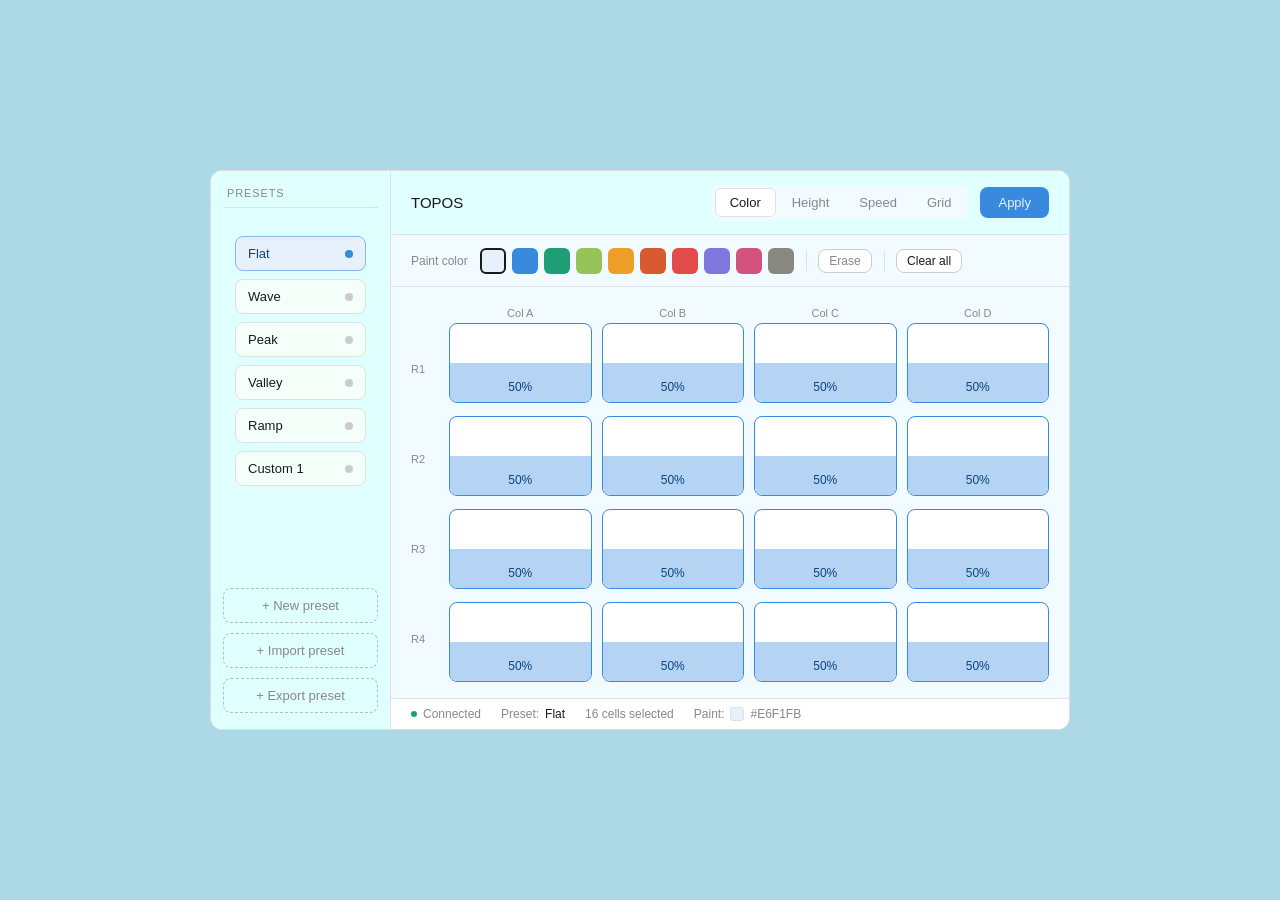
==== index.html @ a46e305b "Fixed references and changed file name" ====
<!DOCTYPE html>
<html lang="en">
<head>
    <meta charset="UTF-8">
    <title>TOPOS</title>
    <link rel="stylesheet" href="/website/static/function.css">
    <script src="/website/static/script.js" defer></script>
</head>

<body>
<div class="app">

    <!-- Sidebar -->
    <div class="sidebar">
        <div class="sidebar-header">Presets</div>

        <div class="sidebar-top">
            <button class="preset-btn active" onclick="selectPreset(this,'Flat')">
                <span>Flat</span><span class="preset-dot"></span>
            </button>
            <button class="preset-btn" onclick="selectPreset(this,'Wave')">
                <span>Wave</span><span class="preset-dot"></span>
            </button>
            <button class="preset-btn" onclick="selectPreset(this,'Peak')">
                <span>Peak</span><span class="preset-dot"></span>
            </button>
            <button class="preset-btn" onclick="selectPreset(this,'Valley')">
                <span>Valley</span><span class="preset-dot"></span>
            </button>
            <button class="preset-btn" onclick="selectPreset(this,'Ramp')">
                <span>Ramp</span><span class="preset-dot"></span>
            </button>
            <button class="preset-btn" onclick="selectPreset(this,'Custom 1')">
                <span>Custom 1</span><span class="preset-dot"></span>
            </button>
        </div>

        <div class="sidebar-bottom">
            <button class="add-preset">+ New preset</button>
            <button class="add-preset">+ Import preset</button>
            <button class="add-preset">+ Export preset</button>
        </div>
    </div>

    <!-- Main Content -->
    <div class="main">

        <!-- Top Bar -->
        <div class="topbar">
            <span class="topbar-title">TOPOS</span>

            <div class="tab-group">
                <button class="tab active" onclick="switchTab(this,'color')">Color</button>
                <button class="tab" onclick="switchTab(this,'height')">Height</button>
                <button class="tab" onclick="switchTab(this,'speed')">Speed</button>
                <button class="tab" onclick="switchTab(this,'special')">Grid</button>
            </div>

            <button class="show-btn">Apply</button>
        </div>

        <!-- Controls Bar -->
        <div class="controls-bar" id="controls-bar">

            <!-- Color Controls -->
            <div id="color-controls" style="display:flex;align-items:center;gap:12px;flex-wrap:wrap;width:100%;">
                <span class="ctrl-label">Paint color</span>

                <div style="display:flex;gap:6px;align-items:center;flex-wrap:wrap;">
                    <div class="color-swatch active" style="background:#E6F1FB;" onclick="pickSwatch(this,'#E6F1FB')"></div>
                    <div class="color-swatch" style="background:#378ADD;" onclick="pickSwatch(this,'#378ADD')"></div>
                    <div class="color-swatch" style="background:#1D9E75;" onclick="pickSwatch(this,'#1D9E75')"></div>
                    <div class="color-swatch" style="background:#97C459;" onclick="pickSwatch(this,'#97C459')"></div>
                    <div class="color-swatch" style="background:#EF9F27;" onclick="pickSwatch(this,'#EF9F27')"></div>
                    <div class="color-swatch" style="background:#D85A30;" onclick="pickSwatch(this,'#D85A30')"></div>
                    <div class="color-swatch" style="background:#E24B4A;" onclick="pickSwatch(this,'#E24B4A')"></div>
                    <div class="color-swatch" style="background:#7F77DD;" onclick="pickSwatch(this,'#7F77DD')"></div>
                    <div class="color-swatch" style="background:#D4537E;" onclick="pickSwatch(this,'#D4537E')"></div>
                    <div class="color-swatch" style="background:#888780;" onclick="pickSwatch(this,'#888780')"></div>
                </div>

                <div class="ctrl-divider"></div>
                <button class="erase-btn" id="erase-btn" onclick="toggleErase()">Erase</button>
                <div class="ctrl-divider"></div>
                <button class="mini-btn" onclick="clearAllColors()">Clear all</button>
            </div>

            <!-- Height Controls -->
            <div id="height-controls" style="display:none;align-items:center;gap:20px;width:100%;">
                <div class="ctrl-group">
                    <span class="ctrl-label">Height</span>
                    <input type="range" min="0" max="100" value="50" step="1"
                           id="height-slider" oninput="updateAll(this.value)">
                    <span class="ctrl-value" id="height-val">50%</span>
                </div>

                <div class="ctrl-divider"></div>

                <div class="ctrl-group">
                    <span class="ctrl-label">Select all</span>
                    <button class="mini-btn" onclick="selectAll()">All</button>
                    <button class="mini-btn" onclick="clearSel()">None</button>
                </div>
            </div>

            <!-- Speed Controls -->
            <div id="speed-controls" style="display:none;align-items:center;gap:20px;width:100%;">
                <div class="ctrl-group">
                    <span class="ctrl-label">Speed</span>
                    <input type="range" min="1" max="10" value="5" step="1"
                           id="speed-slider" oninput="updateSpeed(this.value)">
                    <span class="ctrl-value" id="speed-val">5</span>
                </div>
            </div>

            <!-- Special Controls -->
            <div id="special-controls" style="display:none;align-items:center;gap:12px;width:100%;">
                <div class="ctrl-group">
                    <span class="ctrl-label">Grid</span>
                    <select id="grid-size" onchange="changeGridSize(this.value)">
                        <option value="2">2×2</option>
                        <option value="4" selected>4×4</option>
                        <option value="6">6×6</option>
                    </select>
                </div>
            </div>

        </div>

        <!-- Grid Area -->
        <div class="grid-area">

            <div style="display:flex;gap:10px;">
                <div style="width:28px;flex-shrink:0;"></div>

                <div class="grid-label-row">
                    <div class="col-label">Col A</div>
                    <div class="col-label">Col B</div>
                    <div class="col-label">Col C</div>
                    <div class="col-label">Col D</div>
                </div>
            </div>

            <div class="grid-with-labels">
                <div class="row-labels">
                    <div class="row-label">R1</div>
                    <div class="row-label">R2</div>
                    <div class="row-label">R3</div>
                    <div class="row-label">R4</div>
                </div>

                <div class="grid" id="main-grid"></div>
            </div>
        </div>

        <!-- Status Bar -->
        <div class="status-bar">
            <div class="status-item"><span class="status-dot"></span>Connected</div>
            <div class="status-item">Preset: <strong id="active-preset-name">Flat</strong></div>
            <div class="status-item" id="sel-count">16 cells selected</div>

            <div class="paint-indicator" id="paint-indicator">
                <span>Paint:</span>
                <div class="paint-preview" id="paint-preview" style="background:#E6F1FB;"></div>
                <span id="paint-hex">#E6F1FB</span>
            </div>
        </div>

    </div> <!-- end .main -->

</div> <!-- end .app -->

<script src="/static/script.js"></script>
</body>
</html>
---- website/static/function.css ----
*, *::before, *::after { box-sizing: border-box; margin: 0; padding: 0; }

body {
  font-family: -apple-system, BlinkMacSystemFont, 'Segoe UI', sans-serif;
  background: #f4f4f2;
  background-color: lightblue;
  display: flex;
  align-items: center;
  justify-content: center;
  min-height: 100vh;
  padding: 24px;
}

.sr-only { position: absolute; width: 1px; height: 1px; overflow: hidden; clip: rect(0,0,0,0); }

.app {
  display: flex;
  height: 560px;
  width: 100%;
  max-width: 860px;
  background: #f4f4f2;
  border-radius: 12px;
  overflow: hidden;
  border: 0.5px solid #ddd;
}

.sidebar {
  width: 180px;
  min-width: 180px;
  background: #fff;
  background-color: lightcyan;
  border-right: 0.5px solid #e0e0e0;
  display: flex;
  flex-direction: column;
  padding: 16px 12px;
  gap: 8px;
}

.sidebar-top {
  height: 350px;
  overflow-y: auto;
  display: flex;
  flex-direction: column;
  padding: 16px 12px;
  gap: 8px;
}

.sidebar-bottom {
   margin-top: auto;
  display: flex;
  flex-direction: column;
  gap: 10px; 
}

.sidebar-header {
  font-size: 11px;
  font-weight: 500;
  color: #888;
  text-transform: uppercase;
  letter-spacing: 0.08em;
  padding: 0 4px 8px;
  border-bottom: 0.5px solid #e0e0e0;
  margin-bottom: 4px;
}

.preset-btn {
  display: flex;
  align-items: center;
  justify-content: space-between;
  padding: 9px 12px;
  border-radius: 8px;
  border: 0.5px solid #e0e0e0;
  background: #fff;
  background-color: mintcream;
  font-size: 13px;
  color: #1a1a1a;
  cursor: pointer;
  transition: background 0.12s;
}
.preset-btn:hover { background: #f4f4f2; }
.preset-btn.active { background: #E6F1FB; border-color: #85B7EB; color: #0C447C; }

.preset-dot {
  width: 8px;
  height: 8px;
  border-radius: 50%;
  background: #ccc;
}
.preset-btn.active .preset-dot { background: #378ADD; }

.add-preset {
  margin-top: auto;
  padding: 9px 12px;
  border-radius: 8px;
  border: 0.5px dashed #bbb;
  background: transparent;
  font-size: 13px;
  color: #888;
  cursor: pointer;
  text-align: center;
}
.add-preset:hover { background: #f4f4f2; color: #1a1a1a; }

.main { flex: 1; display: flex; flex-direction: column; overflow: hidden; }

.topbar {
  display: flex;
  align-items: center;
  gap: 12px;
  padding: 14px 20px;
  background: #fff;
  background-color: lightcyan;
  border-bottom: 0.5px solid #e0e0e0;
}
.topbar-title { font-size: 15px; font-weight: 500; color: #1a1a1a; margin-right: auto; }

.tab-group {
  display: flex;
  background: #f4f4f2;
  background-color: #F2FBFF;
  border-radius: 8px;
  padding: 3px;
  gap: 2px;
}
.tab {
  padding: 6px 14px;
  font-size: 13px;
  border-radius: 6px;
  border: none;
  background: transparent;
  color: #888;
  cursor: pointer;
}
.tab.active {
  background: #fff;
  color: #1a1a1a;
  font-weight: 500;
  border: 0.5px solid #e0e0e0;
}

.show-btn {
  padding: 8px 18px;
  background: #378ADD;
  border: none;
  border-radius: 8px;
  font-size: 13px;
  font-weight: 500;
  color: #E6F1FB;
  cursor: pointer;
}
.show-btn:hover { background: #185FA5; }

.controls-bar {
  display: flex;
  align-items: center;
  gap: 20px;
  padding: 10px 20px;
  background: #f9f9f8;
  background-color: #F2FBFF;
  border-bottom: 0.5px solid #e0e0e0;
  min-height: 52px;
  flex-wrap: wrap;
}

.ctrl-group { 
display: flex; 
align-items: center; 
gap: 8px;
}

.ctrl-label { 
font-size: 12px; 
color: #888; 
font-weight: 500; 
}
.ctrl-value { 
font-size: 13px; 
font-weight: 500; 
color: #1a1a1a; 
min-width: 32px; 
text-align: right; 
}

.ctrl-divider { 
width: 0.5px; 
height: 20px; 
background: #e0e0e0; 
}

input[type=range] { width: 90px; accent-color: #378ADD; }

.mini-btn {
  padding: 4px 10px;
  font-size: 12px;
  border: 0.5px solid #ccc;
  border-radius: 8px;
  background: #fff;
  color: #1a1a1a;
  cursor: pointer;
}
.mini-btn:hover { background: #f4f4f2; }

.color-swatch {
  width: 26px;
  height: 26px;
  border-radius: 6px;
  border: 2px solid transparent;
  cursor: pointer;
  transition: transform 0.1s;
  flex-shrink: 0;
}
.color-swatch:hover { transform: scale(1.1); }
.color-swatch.active { border-color: #1a1a1a; }

.erase-btn {
  padding: 4px 10px;
  font-size: 12px;
  border: 0.5px solid #ccc;
  border-radius: 8px;
  background: #fff;
  color: #888;
  cursor: pointer;
}
.erase-btn:hover { background: #f4f4f2; }
.erase-btn.active { background: #FCEBEB; border-color: #F09595; color: #791F1F; }

.grid-area { 
flex: 1; 
padding: 20px; 
overflow: auto; 
background-color: #F2FBFF;
}

.grid-label-row {
  display: grid;
  grid-template-columns: repeat(4, 1fr);
  gap: 10px;
  margin-bottom: 4px;
  flex: 1;
}

.col-label { 
  font-size: 11px; 
  color: #888; 
  text-align: center; 
  font-weight: 500; 
}

.grid-with-labels { 
  display: flex; 
  gap: 10px; 
}

.row-labels {
  display: flex;
  flex-direction: column;
  gap: 10px;
  padding: 6px 0;
}
.row-label {
  font-size: 11px;
  color: #888;
  font-weight: 500;
  text-align: right;
  display: flex;
  align-items: center;
  height: 80px;
  width: 28px;
}

.grid {
  display: grid;
  grid-template-columns: repeat(4, 1fr);
  gap: 10px;
  flex: 1;
}

.cell {
  height: 80px;
  border-radius: 8px;
  border: 0.5px solid #e0e0e0;
  background: #fff;
  cursor: pointer;
  display: flex;
  flex-direction: column;
  align-items: center;
  justify-content: flex-end;
  padding: 8px;
  position: relative;
  overflow: hidden;
  transition: border-color 0.12s;
}
.cell:hover { border-color: #aaa; }
.cell.selected { border: 1.5px solid #378ADD; }

.cell-fill {
  position: absolute;
  bottom: 0; left: 0; right: 0;
  background: #E6F1FB;
  transition: height 0.3s ease, background 0.2s ease;
}
.cell.selected .cell-fill { background: #B5D4F4; }

.cell-val {
  position: relative;
  font-size: 12px;
  font-weight: 500;
  color: #888;
  z-index: 1;
}
.cell.selected .cell-val { color: #0C447C; }

.status-bar {
  padding: 8px 20px;
  background: #fff;
  border-top: 0.5px solid #e0e0e0;
  display: flex;
  gap: 20px;
  align-items: center;
}
.status-item { font-size: 12px; color: #888; display: flex; gap: 6px; align-items: center; }
.status-item strong { font-weight: 500; color: #1a1a1a; }
.status-dot { width: 6px; height: 6px; border-radius: 50%; background: #1D9E75; }

.paint-indicator { display: flex; align-items: center; gap: 6px; font-size: 12px; color: #888; }
.paint-preview { width: 14px; height: 14px; border-radius: 3px; border: 0.5px solid #e0e0e0; }
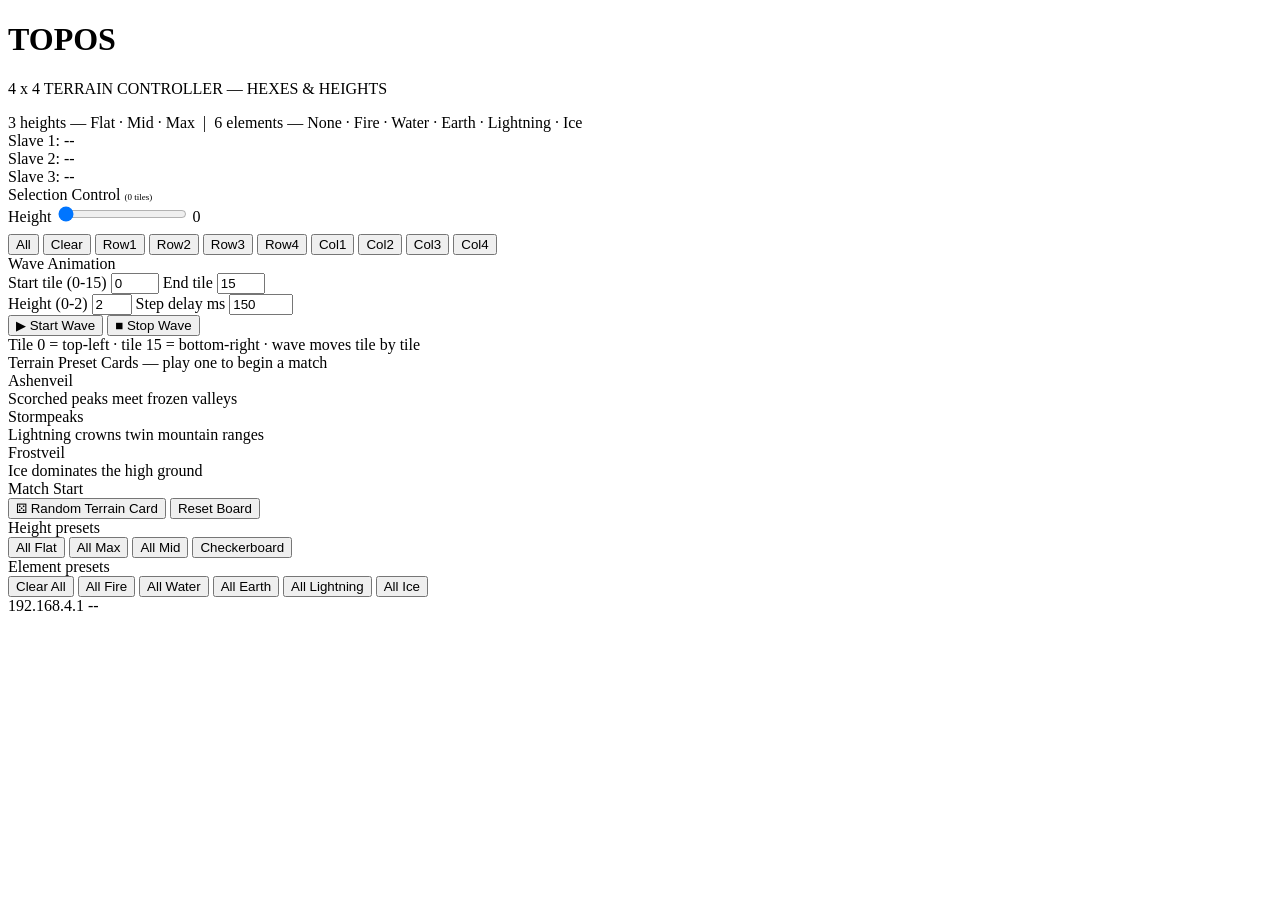
==== commit c2c1a761: "Set to New UI" ====
--- a/index.html
+++ b/index.html
@@ -1,175 +1,140 @@
 <!DOCTYPE html>
 <html lang="en">
 <head>
-    <meta charset="UTF-8">
-    <title>TOPOS</title>
-    <link rel="stylesheet" href="/website/static/function.css">
-    <script src="/website/static/script.js" defer></script>
+<meta charset="UTF-8">
+<meta name="viewport" content="width=device-width, initial-scale=1.0">
+<title>Topos 4x4</title>
+<link rel="stylesheet" href="style.css">
 </head>
+<body>
 
-<body>
-<div class="app">
+<header>
+  <h1>TOPOS</h1>
+  <p>4 x 4 TERRAIN CONTROLLER — HEXES &amp; HEIGHTS</p>
+</header>
 
-    <!-- Sidebar -->
-    <div class="sidebar">
-        <div class="sidebar-header">Presets</div>
+<div class="bar">
+  <span>3 heights</span> — Flat · Mid · Max &nbsp;|&nbsp;
+  <span>6 elements</span> — None · Fire · Water · Earth · Lightning · Ice
+</div>
 
-        <div class="sidebar-top">
-            <button class="preset-btn active" onclick="selectPreset(this,'Flat')">
-                <span>Flat</span><span class="preset-dot"></span>
-            </button>
-            <button class="preset-btn" onclick="selectPreset(this,'Wave')">
-                <span>Wave</span><span class="preset-dot"></span>
-            </button>
-            <button class="preset-btn" onclick="selectPreset(this,'Peak')">
-                <span>Peak</span><span class="preset-dot"></span>
-            </button>
-            <button class="preset-btn" onclick="selectPreset(this,'Valley')">
-                <span>Valley</span><span class="preset-dot"></span>
-            </button>
-            <button class="preset-btn" onclick="selectPreset(this,'Ramp')">
-                <span>Ramp</span><span class="preset-dot"></span>
-            </button>
-            <button class="preset-btn" onclick="selectPreset(this,'Custom 1')">
-                <span>Custom 1</span><span class="preset-dot"></span>
-            </button>
-        </div>
+<div class="slaves">
+  <div class="slave-pill" id="sl0">Slave 1: --</div>
+  <div class="slave-pill" id="sl1">Slave 2: --</div>
+  <div class="slave-pill" id="sl2">Slave 3: --</div>
+</div>
 
-        <div class="sidebar-bottom">
-            <button class="add-preset">+ New preset</button>
-            <button class="add-preset">+ Import preset</button>
-            <button class="add-preset">+ Export preset</button>
-        </div>
+<div class="board" id="board"></div>
+
+<!-- SELECTION CONTROL -->
+<div class="sel-panel">
+  <div class="sec-title">
+    Selection Control
+    <span style="color:var(--muted);font-size:9px;" id="sel-count">(0 tiles)</span>
+  </div>
+  <div class="sel-row">
+    <span class="sel-label">Height</span>
+    <input type="range" class="sel-slider" min="0" max="2" value="0"
+      id="sel-h" oninput="applyHeightToSelected(parseInt(this.value))">
+    <span class="sel-val" id="sel-hv">0</span>
+  </div>
+  <div class="sel-row" style="margin-top:8px;flex-wrap:wrap;gap:5px;">
+    <button class="btn sm" onclick="selectAll()">All</button>
+    <button class="btn sm" onclick="clearSel()">Clear</button>
+    <button class="btn sm" onclick="selRow(0)">Row1</button>
+    <button class="btn sm" onclick="selRow(1)">Row2</button>
+    <button class="btn sm" onclick="selRow(2)">Row3</button>
+    <button class="btn sm" onclick="selRow(3)">Row4</button>
+    <button class="btn sm" onclick="selCol(0)">Col1</button>
+    <button class="btn sm" onclick="selCol(1)">Col2</button>
+    <button class="btn sm" onclick="selCol(2)">Col3</button>
+    <button class="btn sm" onclick="selCol(3)">Col4</button>
+  </div>
+</div>
+
+<!-- WAVE ANIMATION -->
+<div class="wave-panel">
+  <div class="sec-title">Wave Animation</div>
+  <div class="wave-row">
+    <span class="wave-label">Start tile (0-15)</span>
+    <input type="number" class="wave-num" id="wv-start" value="0"   min="0" max="15">
+    <span class="wave-label" style="min-width:60px;">End tile</span>
+    <input type="number" class="wave-num" id="wv-end"   value="15"  min="0" max="15">
+  </div>
+  <div class="wave-row">
+    <span class="wave-label">Height (0-2)</span>
+    <input type="number" class="wave-num" id="wv-h"     value="2"   min="0" max="2">
+    <span class="wave-label" style="min-width:80px;">Step delay ms</span>
+    <input type="number" class="wave-num" id="wv-step"  value="150" min="50" max="2000">
+  </div>
+  <div class="btn-row">
+    <button class="btn preset" onclick="startWave()">▶ Start Wave</button>
+    <button class="btn danger" onclick="stopWave()">■ Stop Wave</button>
+  </div>
+  <div class="wave-hint">Tile 0 = top-left · tile 15 = bottom-right · wave moves tile by tile</div>
+  <div id="wave-status"></div>
+</div>
+
+<!-- TERRAIN PRESET CARDS -->
+<div class="sec">
+  <div class="sec-title">Terrain Preset Cards — play one to begin a match</div>
+  <div class="preset-cards">
+    <div class="pcard" onclick="loadPreset('ashenveil')">
+      <div class="pcard-name">Ashenveil</div>
+      <div class="pcard-grid" id="pg-ashenveil"></div>
+      <div class="pcard-desc">Scorched peaks meet frozen valleys</div>
     </div>
+    <div class="pcard" onclick="loadPreset('stormpeaks')">
+      <div class="pcard-name">Stormpeaks</div>
+      <div class="pcard-grid" id="pg-stormpeaks"></div>
+      <div class="pcard-desc">Lightning crowns twin mountain ranges</div>
+    </div>
+    <div class="pcard" onclick="loadPreset('frostveil')">
+      <div class="pcard-name">Frostveil</div>
+      <div class="pcard-grid" id="pg-frostveil"></div>
+      <div class="pcard-desc">Ice dominates the high ground</div>
+    </div>
+  </div>
+</div>
 
-    <!-- Main Content -->
-    <div class="main">
+<!-- MATCH START -->
+<div class="sec">
+  <div class="sec-title">Match Start</div>
+  <div class="btn-row">
+    <button class="btn preset" onclick="loadRandom()">⚄ Random Terrain Card</button>
+    <button class="btn" onclick="clearAll()">Reset Board</button>
+  </div>
+</div>
 
-        <!-- Top Bar -->
-        <div class="topbar">
-            <span class="topbar-title">TOPOS</span>
+<!-- HEIGHT PRESETS -->
+<div class="sec">
+  <div class="sec-title">Height presets</div>
+  <div class="btn-row">
+    <button class="btn" onclick="setAllH(0)">All Flat</button>
+    <button class="btn" onclick="setAllH(2)">All Max</button>
+    <button class="btn" onclick="setAllH(1)">All Mid</button>
+    <button class="btn" onclick="setHPattern([2,0,2,0,0,2,0,2,2,0,2,0,0,2,0,2])">Checkerboard</button>
+  </div>
+</div>
 
-            <div class="tab-group">
-                <button class="tab active" onclick="switchTab(this,'color')">Color</button>
-                <button class="tab" onclick="switchTab(this,'height')">Height</button>
-                <button class="tab" onclick="switchTab(this,'speed')">Speed</button>
-                <button class="tab" onclick="switchTab(this,'special')">Grid</button>
-            </div>
+<!-- ELEMENT PRESETS -->
+<div class="sec">
+  <div class="sec-title">Element presets</div>
+  <div class="btn-row-3">
+    <button class="btn"       onclick="setAllE(0)">Clear All</button>
+    <button class="btn fire"  onclick="setAllE(1)">All Fire</button>
+    <button class="btn water" onclick="setAllE(2)">All Water</button>
+    <button class="btn earth" onclick="setAllE(3)">All Earth</button>
+    <button class="btn light" onclick="setAllE(4)">All Lightning</button>
+    <button class="btn ice"   onclick="setAllE(5)">All Ice</button>
+  </div>
+</div>
 
-            <button class="show-btn">Apply</button>
-        </div>
+<div class="status-bar">
+  <span><span id="sdot"></span>192.168.4.1</span>
+  <span id="adc-vals">--</span>
+</div>
 
-        <!-- Controls Bar -->
-        <div class="controls-bar" id="controls-bar">
-
-            <!-- Color Controls -->
-            <div id="color-controls" style="display:flex;align-items:center;gap:12px;flex-wrap:wrap;width:100%;">
-                <span class="ctrl-label">Paint color</span>
-
-                <div style="display:flex;gap:6px;align-items:center;flex-wrap:wrap;">
-                    <div class="color-swatch active" style="background:#E6F1FB;" onclick="pickSwatch(this,'#E6F1FB')"></div>
-                    <div class="color-swatch" style="background:#378ADD;" onclick="pickSwatch(this,'#378ADD')"></div>
-                    <div class="color-swatch" style="background:#1D9E75;" onclick="pickSwatch(this,'#1D9E75')"></div>
-                    <div class="color-swatch" style="background:#97C459;" onclick="pickSwatch(this,'#97C459')"></div>
-                    <div class="color-swatch" style="background:#EF9F27;" onclick="pickSwatch(this,'#EF9F27')"></div>
-                    <div class="color-swatch" style="background:#D85A30;" onclick="pickSwatch(this,'#D85A30')"></div>
-                    <div class="color-swatch" style="background:#E24B4A;" onclick="pickSwatch(this,'#E24B4A')"></div>
-                    <div class="color-swatch" style="background:#7F77DD;" onclick="pickSwatch(this,'#7F77DD')"></div>
-                    <div class="color-swatch" style="background:#D4537E;" onclick="pickSwatch(this,'#D4537E')"></div>
-                    <div class="color-swatch" style="background:#888780;" onclick="pickSwatch(this,'#888780')"></div>
-                </div>
-
-                <div class="ctrl-divider"></div>
-                <button class="erase-btn" id="erase-btn" onclick="toggleErase()">Erase</button>
-                <div class="ctrl-divider"></div>
-                <button class="mini-btn" onclick="clearAllColors()">Clear all</button>
-            </div>
-
-            <!-- Height Controls -->
-            <div id="height-controls" style="display:none;align-items:center;gap:20px;width:100%;">
-                <div class="ctrl-group">
-                    <span class="ctrl-label">Height</span>
-                    <input type="range" min="0" max="100" value="50" step="1"
-                           id="height-slider" oninput="updateAll(this.value)">
-                    <span class="ctrl-value" id="height-val">50%</span>
-                </div>
-
-                <div class="ctrl-divider"></div>
-
-                <div class="ctrl-group">
-                    <span class="ctrl-label">Select all</span>
-                    <button class="mini-btn" onclick="selectAll()">All</button>
-                    <button class="mini-btn" onclick="clearSel()">None</button>
-                </div>
-            </div>
-
-            <!-- Speed Controls -->
-            <div id="speed-controls" style="display:none;align-items:center;gap:20px;width:100%;">
-                <div class="ctrl-group">
-                    <span class="ctrl-label">Speed</span>
-                    <input type="range" min="1" max="10" value="5" step="1"
-                           id="speed-slider" oninput="updateSpeed(this.value)">
-                    <span class="ctrl-value" id="speed-val">5</span>
-                </div>
-            </div>
-
-            <!-- Special Controls -->
-            <div id="special-controls" style="display:none;align-items:center;gap:12px;width:100%;">
-                <div class="ctrl-group">
-                    <span class="ctrl-label">Grid</span>
-                    <select id="grid-size" onchange="changeGridSize(this.value)">
-                        <option value="2">2×2</option>
-                        <option value="4" selected>4×4</option>
-                        <option value="6">6×6</option>
-                    </select>
-                </div>
-            </div>
-
-        </div>
-
-        <!-- Grid Area -->
-        <div class="grid-area">
-
-            <div style="display:flex;gap:10px;">
-                <div style="width:28px;flex-shrink:0;"></div>
-
-                <div class="grid-label-row">
-                    <div class="col-label">Col A</div>
-                    <div class="col-label">Col B</div>
-                    <div class="col-label">Col C</div>
-                    <div class="col-label">Col D</div>
-                </div>
-            </div>
-
-            <div class="grid-with-labels">
-                <div class="row-labels">
-                    <div class="row-label">R1</div>
-                    <div class="row-label">R2</div>
-                    <div class="row-label">R3</div>
-                    <div class="row-label">R4</div>
-                </div>
-
-                <div class="grid" id="main-grid"></div>
-            </div>
-        </div>
-
-        <!-- Status Bar -->
-        <div class="status-bar">
-            <div class="status-item"><span class="status-dot"></span>Connected</div>
-            <div class="status-item">Preset: <strong id="active-preset-name">Flat</strong></div>
-            <div class="status-item" id="sel-count">16 cells selected</div>
-
-            <div class="paint-indicator" id="paint-indicator">
-                <span>Paint:</span>
-                <div class="paint-preview" id="paint-preview" style="background:#E6F1FB;"></div>
-                <span id="paint-hex">#E6F1FB</span>
-            </div>
-        </div>
-
-    </div> <!-- end .main -->
-
-</div> <!-- end .app -->
-
-<script src="/static/script.js"></script>
+<script src="script.js"></script>
 </body>
-</html>
+</html>
